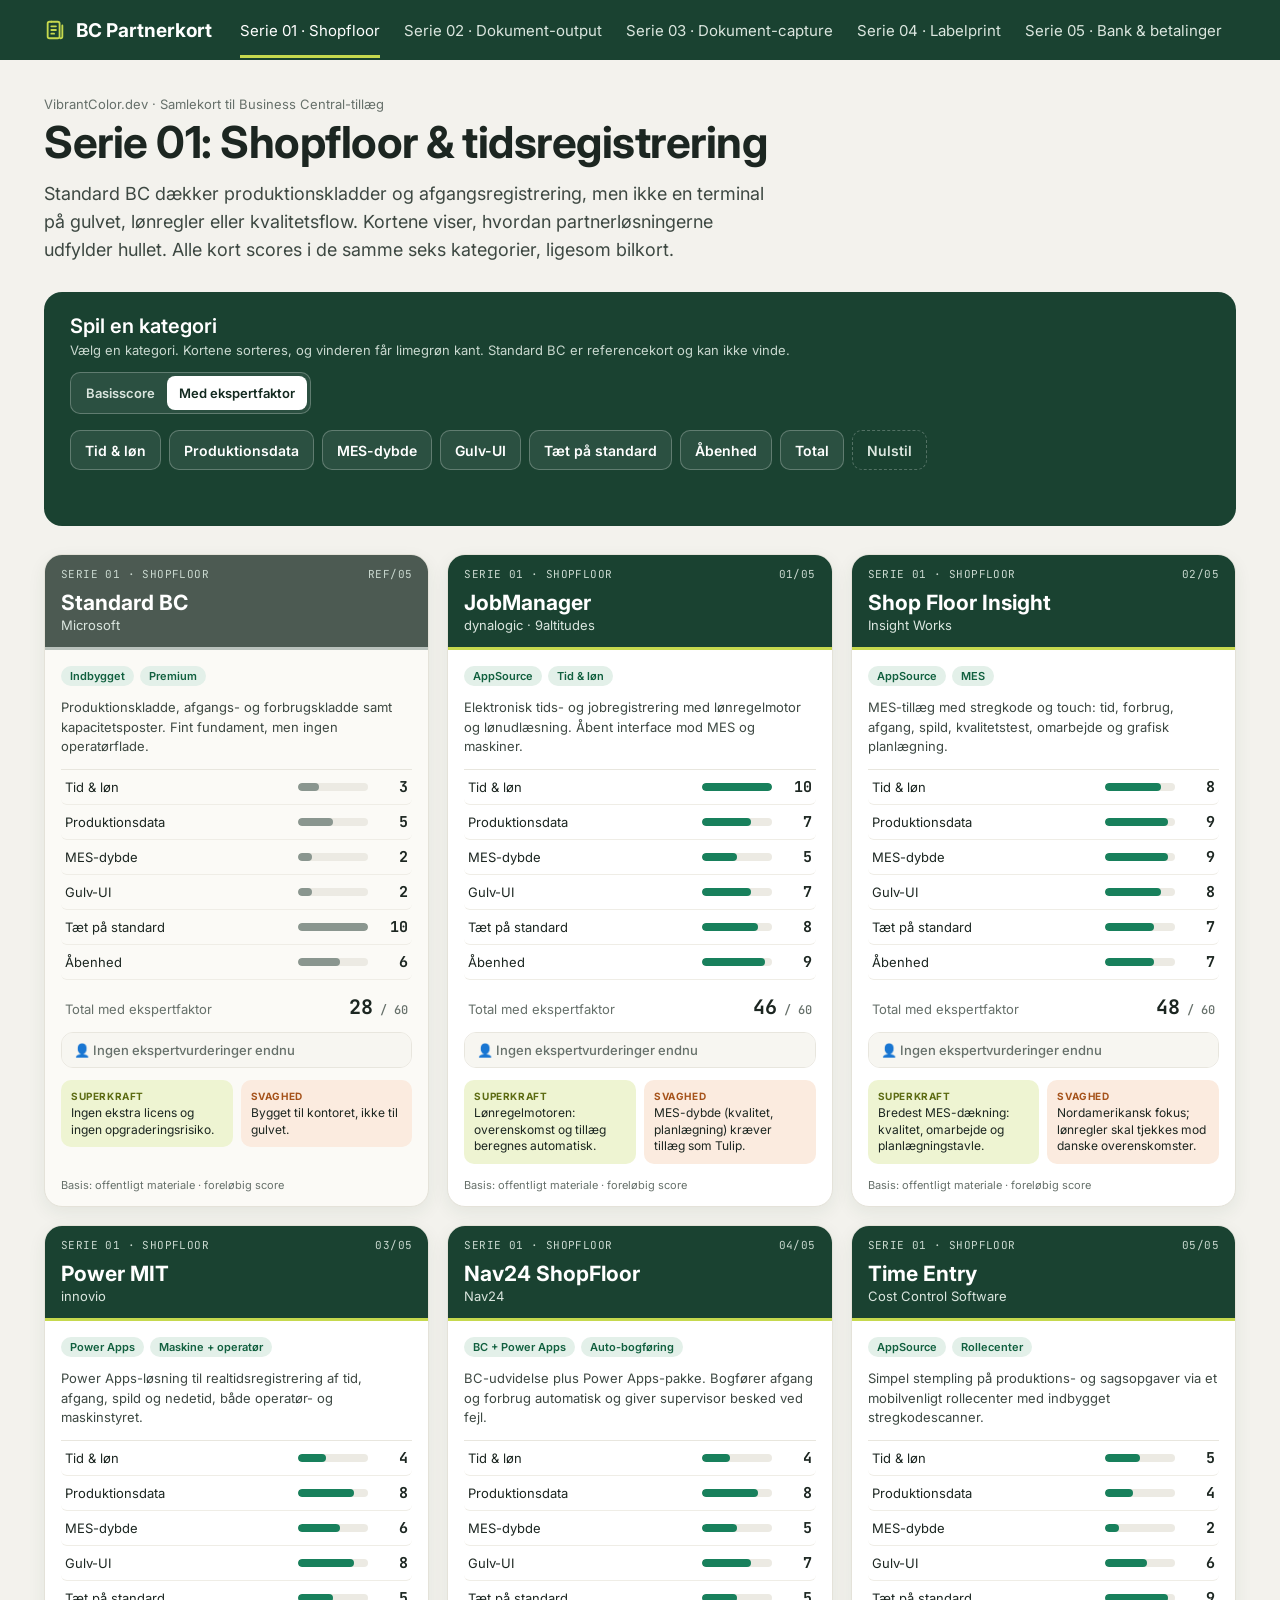
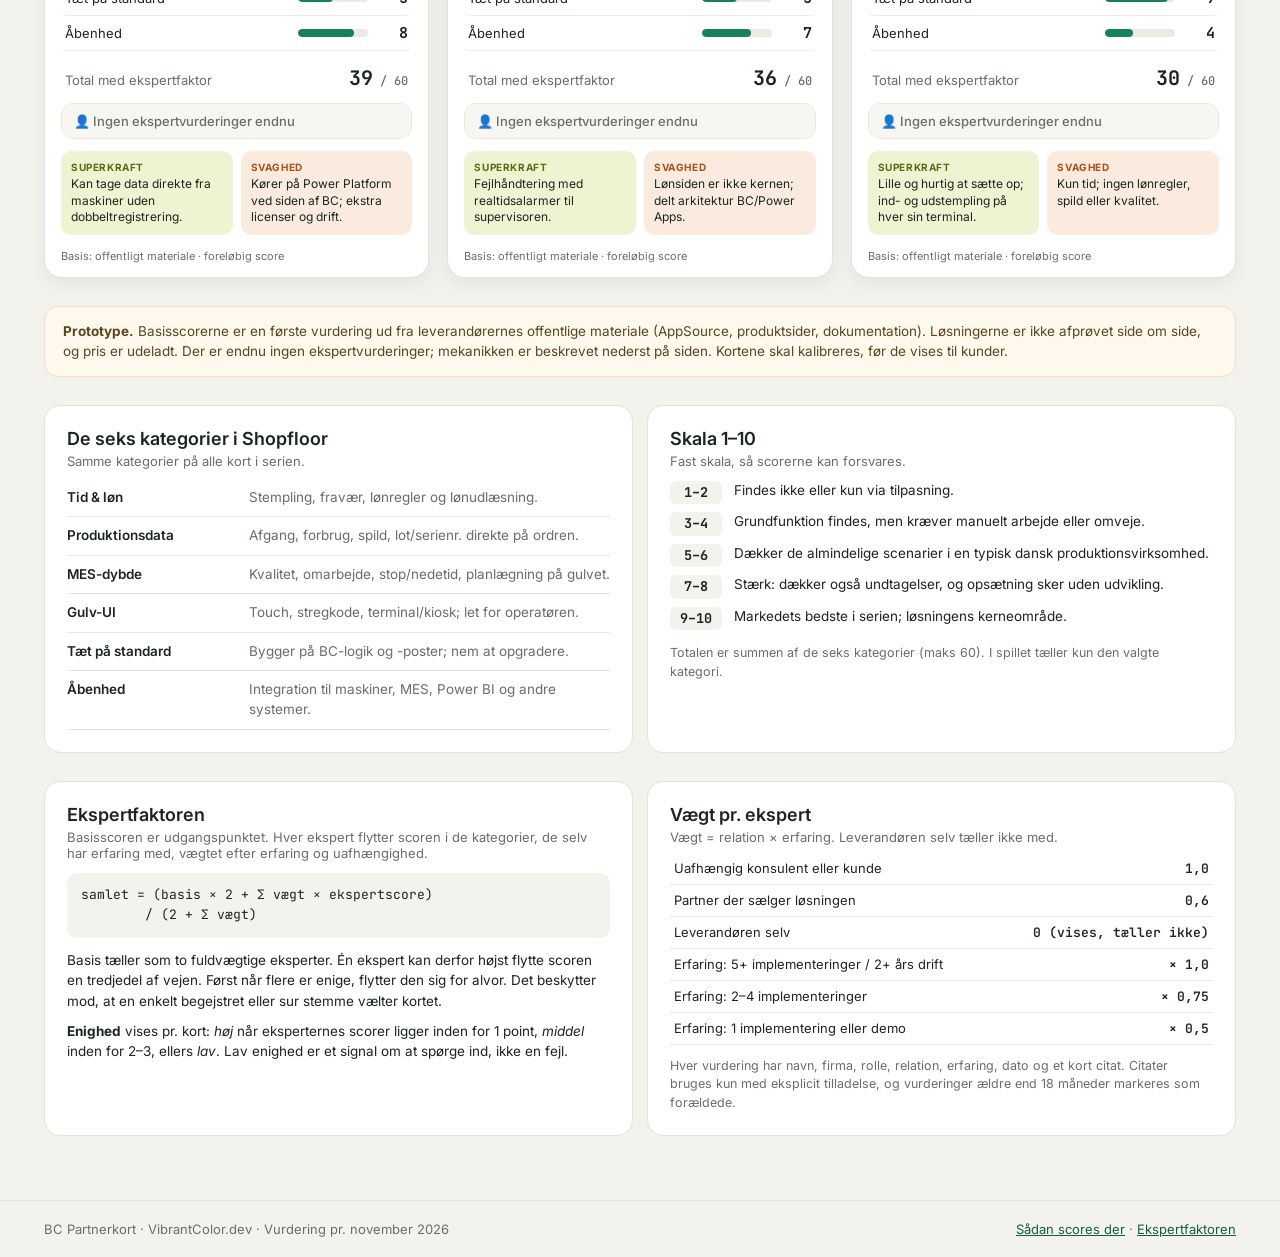
==== partnerkort/index.html @ 56c3b916 "BC Partnerkort: fem serier i Observatorium-stil Samlekort, der sammenligner BC-partnerløsninger i se" ====
<!DOCTYPE html>
<html lang="da">
<head>
<meta charset="utf-8">
<meta name="viewport" content="width=device-width, initial-scale=1">
<title>BC Partnerkort · Serie 01 Shopfloor</title>
<link rel="preconnect" href="https://fonts.googleapis.com">
<link href="https://fonts.googleapis.com/css2?family=Inter:wght@400;500;600;700&family=JetBrains+Mono:wght@500;600;700&display=swap" rel="stylesheet">
<style>
  :root{
    --forest:#1a4231; --forest-deep:#12291f; --green:#18805c; --lime:#c6d94e;
    --bg:#f3f2ed; --card:#fff; --border:#e4e2d9; --rule:#e8e6de;
    --ink:#1c2621; --ink-2:#3d4842; --sec:#66706a; --warn:#e5843a;
    --mono:'JetBrains Mono',Consolas,monospace;
  }
  *{box-sizing:border-box}
  body{margin:0;background:var(--bg);color:var(--ink);font-family:Inter,'Segoe UI',Roboto,system-ui,sans-serif}
  a{color:#11603f}
  .wrap{max-width:1240px;margin:0 auto;padding:0 24px}
  .muted{color:var(--sec)}
  .pill{font-size:11px;font-weight:600;padding:3px 9px;border-radius:999px;white-space:nowrap}
  header{background:var(--forest);color:#fff}
  nav{min-height:60px;display:flex;flex-wrap:wrap;align-items:center;gap:8px 28px}
  .brand{color:#fff;text-decoration:none;font-size:19px;font-weight:700;display:flex;align-items:center;gap:10px;padding:14px 0}
  .tabs{display:flex;flex-wrap:wrap;gap:4px 24px;font-size:15px;flex:1 1 auto}
  .tabs a{color:#dbe6df;text-decoration:none;padding:18px 0 15px;border-bottom:3px solid transparent}
  .tabs a.on,.tabs a:hover{color:#fff} .tabs a.on{border-bottom-color:var(--lime)}
  main.wrap{padding-top:36px;padding-bottom:64px;display:flex;flex-direction:column;gap:28px}
  .hero h1{margin:0;font-size:clamp(30px,5vw,44px);line-height:1.1;font-weight:700;letter-spacing:-.5px}
  .hero p.lead{margin:14px 0 0;font-size:18px;line-height:1.55;color:var(--ink-2);max-width:720px}
  .panel{background:var(--forest);color:#fff;border-radius:18px;padding:22px 26px}
  .panel h2{margin:0;font-size:20px;font-weight:600}
  .panel p{margin:4px 0 0;font-size:13px;color:#c9d8cf}
  .play{display:flex;flex-wrap:wrap;gap:8px;margin-top:16px}
  .play button{font:inherit;font-size:14px;font-weight:600;min-height:40px;padding:8px 14px;border-radius:10px;border:1px solid rgba(255,255,255,.25);background:rgba(255,255,255,.08);color:#fff;cursor:pointer}
  .play button:hover{background:rgba(255,255,255,.16)}
  .play button.on{background:var(--lime);color:var(--forest-deep);border-color:var(--lime)}
  .play button.reset{background:transparent;border-style:dashed;color:#dbe6df}
  .result{margin-top:14px;font-size:14px;color:#e8f0eb;min-height:20px}
  .result b{color:var(--lime)}

  .deck{display:grid;grid-template-columns:repeat(auto-fill,minmax(285px,1fr));gap:18px}
  .tc{background:var(--card);border:1px solid var(--border);border-radius:18px;overflow:hidden;display:flex;flex-direction:column;
      box-shadow:0 6px 18px rgba(26,66,49,.07);transition:transform .25s, box-shadow .25s, border-color .25s}
  .tc.win{border:2px solid var(--lime);box-shadow:0 0 0 4px rgba(198,217,78,.35),0 12px 28px rgba(26,66,49,.18);transform:translateY(-4px)}
  .tc.ref{background:#fbfaf6}
  .top{background:var(--forest);color:#fff;padding:12px 16px 14px;position:relative;border-bottom:3px solid var(--lime)}
  .tc.ref .top{background:#4c5a52;border-bottom-color:#b9c2bc}
  .series{display:flex;justify-content:space-between;font-family:var(--mono);font-size:11px;color:#c9d8cf;letter-spacing:.4px}
  .tc h3{margin:10px 0 2px;font-size:21px;font-weight:700;line-height:1.15}
  .vendor{font-size:13px;color:#dbe6df}
  .crown{position:absolute;right:12px;bottom:-14px;background:var(--lime);color:var(--forest-deep);font-weight:700;font-size:12px;padding:4px 10px;border-radius:999px;display:none}
  .tc.win .crown{display:block}
  .body{padding:16px 16px 14px;display:flex;flex-direction:column;gap:12px;flex:1}
  .tags{display:flex;flex-wrap:wrap;gap:6px}
  .desc{margin:0;font-size:13px;line-height:1.5;color:var(--ink-2)}
  .stats{display:flex;flex-direction:column;border-top:1px solid var(--rule)}
  .st{display:grid;grid-template-columns:1fr 70px 30px;gap:10px;align-items:center;padding:7px 4px;border-bottom:1px solid #efede6;font-size:13px;border-radius:6px}
  .st.hl{background:#f2f6dc}
  .st .n{font-family:var(--mono);font-weight:700;text-align:right;font-size:15px}
  .bar{height:8px;border-radius:4px;background:#eceae3;overflow:hidden}
  .bar i{display:block;height:8px;border-radius:4px;background:var(--green)}
  .tc.ref .bar i{background:#8a968f}
  .total{display:flex;justify-content:space-between;align-items:baseline;font-size:13px;padding:2px 4px 0}
  .total b{font-family:var(--mono);font-size:20px}
  .sw{display:grid;grid-template-columns:1fr 1fr;gap:8px}
  .sw div{border-radius:10px;padding:9px 10px;font-size:12px;line-height:1.4}
  .sw .up{background:#eef4d2} .sw .dn{background:#fbebdf}
  .sw b{display:block;font-size:10px;letter-spacing:.6px;text-transform:uppercase;margin-bottom:2px}
  .sw .up b{color:#5c6b12} .sw .dn b{color:#a5521a}
  .foot{font-size:11px;color:var(--sec);padding:0 16px 14px}
  .bar{position:relative}
  .bar u{position:absolute;top:-2px;width:2px;height:12px;background:var(--forest-deep);border-radius:1px}
  .st .n small{display:block;font-size:10px;font-weight:600;line-height:1}
  .st .n small.p{color:#18805c} .st .n small.m{color:#a5521a}
  .xp{border:1px solid var(--rule);border-radius:12px;overflow:hidden}
  .xp summary{list-style:none;cursor:pointer;display:flex;justify-content:space-between;align-items:center;gap:8px;padding:9px 12px;font-size:13px;font-weight:600;background:#f7f6f1}
  .xp summary::-webkit-details-marker{display:none}
  .xp summary .agree{font-weight:500;font-size:12px;color:var(--sec)}
  .xp .q{padding:10px 12px;border-top:1px solid #efede6;font-size:12.5px;line-height:1.45}
  .xp .q .who{font-weight:600;font-size:12px}
  .xp .q .meta{font-size:11px;color:var(--sec);margin:1px 0 6px}
  .xp .q blockquote{margin:0 0 6px;padding-left:10px;border-left:3px solid var(--lime);color:var(--ink-2)}
  .xp .q .sc{font-family:var(--mono);font-size:11px;color:var(--sec)}
  .xp.none summary{color:var(--sec);font-weight:500;cursor:default}
  .ex{background:#fbebdf;color:#a5521a;font-size:10px;font-weight:700;padding:1px 6px;border-radius:999px;letter-spacing:.4px}
  .mode{display:inline-flex;background:rgba(255,255,255,.08);border:1px solid rgba(255,255,255,.25);border-radius:10px;padding:3px;margin-top:14px}
  .mode button{font:inherit;font-size:13px;font-weight:600;border:0;background:transparent;color:#dbe6df;padding:7px 12px;border-radius:8px;cursor:pointer;min-height:34px}
  .mode button.on{background:#fff;color:var(--forest-deep)}
  .formula{font-family:var(--mono);font-size:13px;background:var(--bg);border-radius:10px;padding:12px 14px;margin:12px 0;line-height:1.6}
  table.w{width:100%;border-collapse:collapse;font-size:13px;margin-top:8px}
  table.w td{padding:7px 4px;border-bottom:1px solid var(--rule)} table.w td:last-child{text-align:right;font-family:var(--mono);font-weight:600}

  .grid2{display:grid;grid-template-columns:repeat(auto-fit,minmax(340px,1fr));gap:14px}
  .card{background:#fff;border:1px solid var(--border);border-radius:16px;padding:22px}
  .card h2{margin:0 0 4px;font-size:18px;font-weight:600}
  .kv{display:grid;grid-template-columns:170px 1fr;gap:12px;padding:9px 0;border-bottom:1px solid var(--rule);font-size:13.5px;line-height:1.45}
  .kv b{font-weight:600}
  .scale{display:flex;flex-direction:column;gap:8px;margin-top:12px}
  .scale div{display:flex;gap:12px;font-size:13.5px;line-height:1.45}
  .scale span{flex:none;width:52px;font-family:var(--mono);font-weight:700;background:var(--bg);border-radius:6px;text-align:center;padding:2px 0;height:fit-content}
  .note{background:#fff8ec;border:1px solid #f1dfc0;border-radius:14px;padding:14px 18px;font-size:13.5px;line-height:1.5;color:#5b4520}
  footer{border-top:1px solid var(--border)}
  footer .wrap{padding-top:20px;padding-bottom:20px;display:flex;flex-wrap:wrap;justify-content:space-between;gap:8px;font-size:13px;color:var(--sec)}
</style>
</head>
<body>
<header>
  <nav class="wrap" aria-label="Hovedmenu">
    <a class="brand" href="#top">
      <svg width="22" height="22" viewBox="0 0 24 24" fill="none" stroke="#c6d94e" stroke-width="2" stroke-linecap="round" stroke-linejoin="round" aria-hidden="true"><rect x="4" y="3" width="13" height="18" rx="2"/><path d="M8 3v0M20 7v12a2 2 0 0 1-2 2"/><path d="M8 8h5M8 12h5M8 16h3"/></svg>
      BC Partnerkort
    </a>
    <div class="tabs" id="tabs"></div>
  </nav>
</header>

<main id="top" class="wrap">
  <section class="hero">
    <p class="muted" style="margin:0 0 6px;font-size:13px">VibrantColor.dev · Samlekort til Business Central-tillæg</p>
    <h1 id="s-title"></h1>
    <p class="lead" id="s-lead"></p>
  </section>

  <section class="panel" aria-labelledby="play-title">
    <h2 id="play-title">Spil en kategori</h2>
    <p>Vælg en kategori. Kortene sorteres, og vinderen får limegrøn kant. Standard BC er referencekort og kan ikke vinde.</p>
    <div class="mode" id="mode" role="group" aria-label="Scoretype">
      <button type="button" data-m="basis">Basisscore</button>
      <button type="button" data-m="xp" class="on">Med ekspertfaktor</button>
    </div>
    <div class="play" id="play"></div>
    <div class="result" id="result" aria-live="polite"></div>
  </section>

  <section class="deck" id="deck" aria-label="Kortene i serien"></section>

  <div class="note"><b>Prototype.</b> Basisscorerne er en første vurdering ud fra leverandørernes offentlige materiale (AppSource, produktsider, dokumentation). Løsningerne er ikke afprøvet side om side, og pris er udeladt. Der er endnu ingen ekspertvurderinger; mekanikken er beskrevet nederst på siden. Kortene skal kalibreres, før de vises til kunder.</div>

  <section id="metode" class="grid2">
    <div class="card">
      <h2>De seks kategorier i <span id="s-short"></span></h2>
      <p class="muted" style="margin:0 0 10px;font-size:13px">Samme kategorier på alle kort i serien.</p>
      <div id="cats"></div>
    </div>
    <div class="card">
      <h2>Skala 1–10</h2>
      <p class="muted" style="margin:0;font-size:13px">Fast skala, så scorerne kan forsvares.</p>
      <div class="scale">
        <div><span>1–2</span><div>Findes ikke eller kun via tilpasning.</div></div>
        <div><span>3–4</span><div>Grundfunktion findes, men kræver manuelt arbejde eller omveje.</div></div>
        <div><span>5–6</span><div>Dækker de almindelige scenarier i en typisk dansk produktionsvirksomhed.</div></div>
        <div><span>7–8</span><div>Stærk: dækker også undtagelser, og opsætning sker uden udvikling.</div></div>
        <div><span>9–10</span><div>Markedets bedste i serien; løsningens kerneområde.</div></div>
      </div>
      <p class="muted" style="margin:14px 0 0;font-size:12.5px;line-height:1.5">Totalen er summen af de seks kategorier (maks 60). I spillet tæller kun den valgte kategori.</p>
    </div>
  </section>

  <section id="ekspert" class="grid2">
    <div class="card">
      <h2>Ekspertfaktoren</h2>
      <p class="muted" style="margin:0;font-size:13px">Basisscoren er udgangspunktet. Hver ekspert flytter scoren i de kategorier, de selv har erfaring med, vægtet efter erfaring og uafhængighed.</p>
      <div class="formula">samlet = (basis × 2 + Σ vægt × ekspertscore)<br>&nbsp;&nbsp;&nbsp;&nbsp;&nbsp;&nbsp;&nbsp;&nbsp;/ (2 + Σ vægt)</div>
      <p style="margin:0;font-size:13.5px;line-height:1.5">Basis tæller som to fuldvægtige eksperter. Én ekspert kan derfor højst flytte scoren en tredjedel af vejen. Først når flere er enige, flytter den sig for alvor. Det beskytter mod, at en enkelt begejstret eller sur stemme vælter kortet.</p>
      <p style="margin:10px 0 0;font-size:13.5px;line-height:1.5"><b>Enighed</b> vises pr. kort: <i>høj</i> når eksperternes scorer ligger inden for 1 point, <i>middel</i> inden for 2–3, ellers <i>lav</i>. Lav enighed er et signal om at spørge ind, ikke en fejl.</p>
    </div>
    <div class="card">
      <h2>Vægt pr. ekspert</h2>
      <p class="muted" style="margin:0;font-size:13px">Vægt = relation × erfaring. Leverandøren selv tæller ikke med.</p>
      <table class="w">
        <tr><td>Uafhængig konsulent eller kunde</td><td>1,0</td></tr>
        <tr><td>Partner der sælger løsningen</td><td>0,6</td></tr>
        <tr><td>Leverandøren selv</td><td>0 (vises, tæller ikke)</td></tr>
        <tr><td>Erfaring: 5+ implementeringer / 2+ års drift</td><td>× 1,0</td></tr>
        <tr><td>Erfaring: 2–4 implementeringer</td><td>× 0,75</td></tr>
        <tr><td>Erfaring: 1 implementering eller demo</td><td>× 0,5</td></tr>
      </table>
      <p class="muted" style="margin:12px 0 0;font-size:12.5px;line-height:1.5">Hver vurdering har navn, firma, rolle, relation, erfaring, dato og et kort citat. Citater bruges kun med eksplicit tilladelse, og vurderinger ældre end 18 måneder markeres som forældede.</p>
    </div>
  </section>
</main>

<footer>
  <div class="wrap">
    <span>BC Partnerkort · VibrantColor.dev · Vurdering pr. november 2026</span>
    <span><a href="#metode">Sådan scores der</a> · <a href="#ekspert">Ekspertfaktoren</a></span>
  </div>
</footer>

<script src="app.js"></script>
</body>
</html>
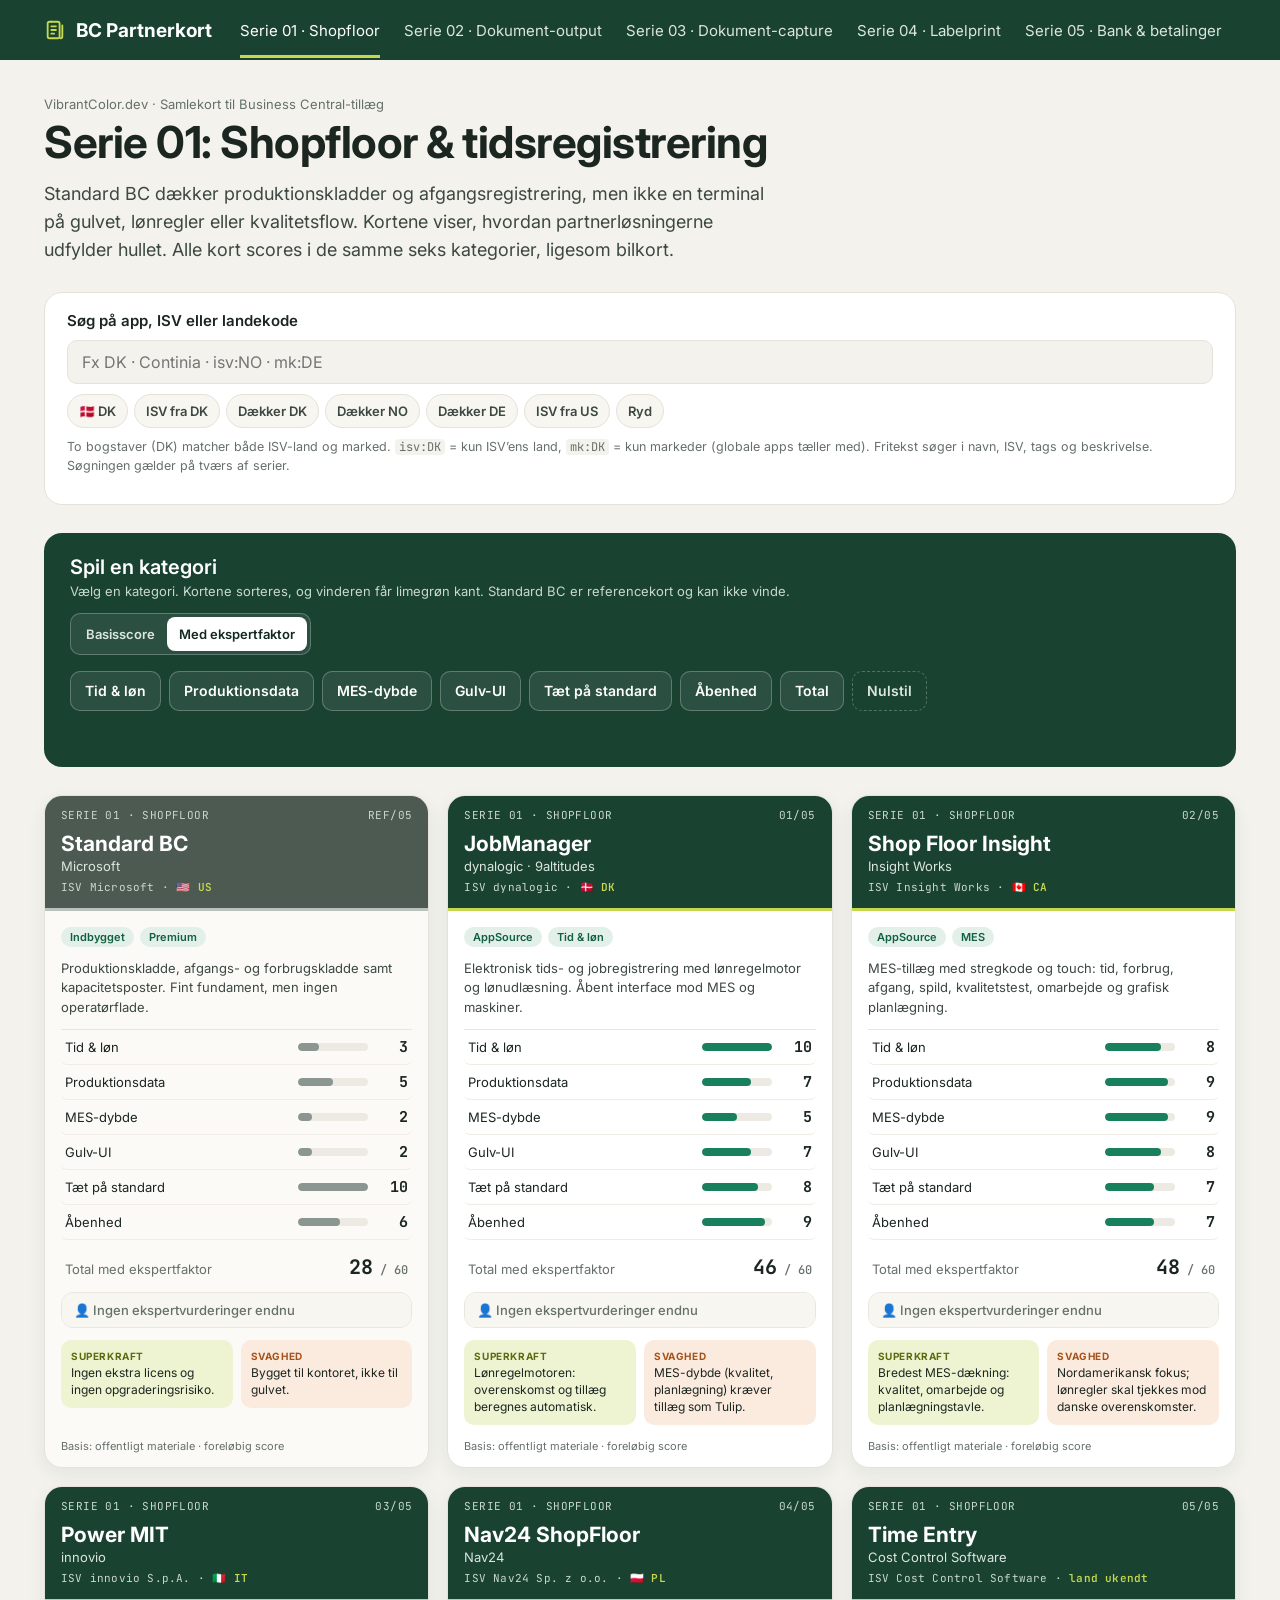
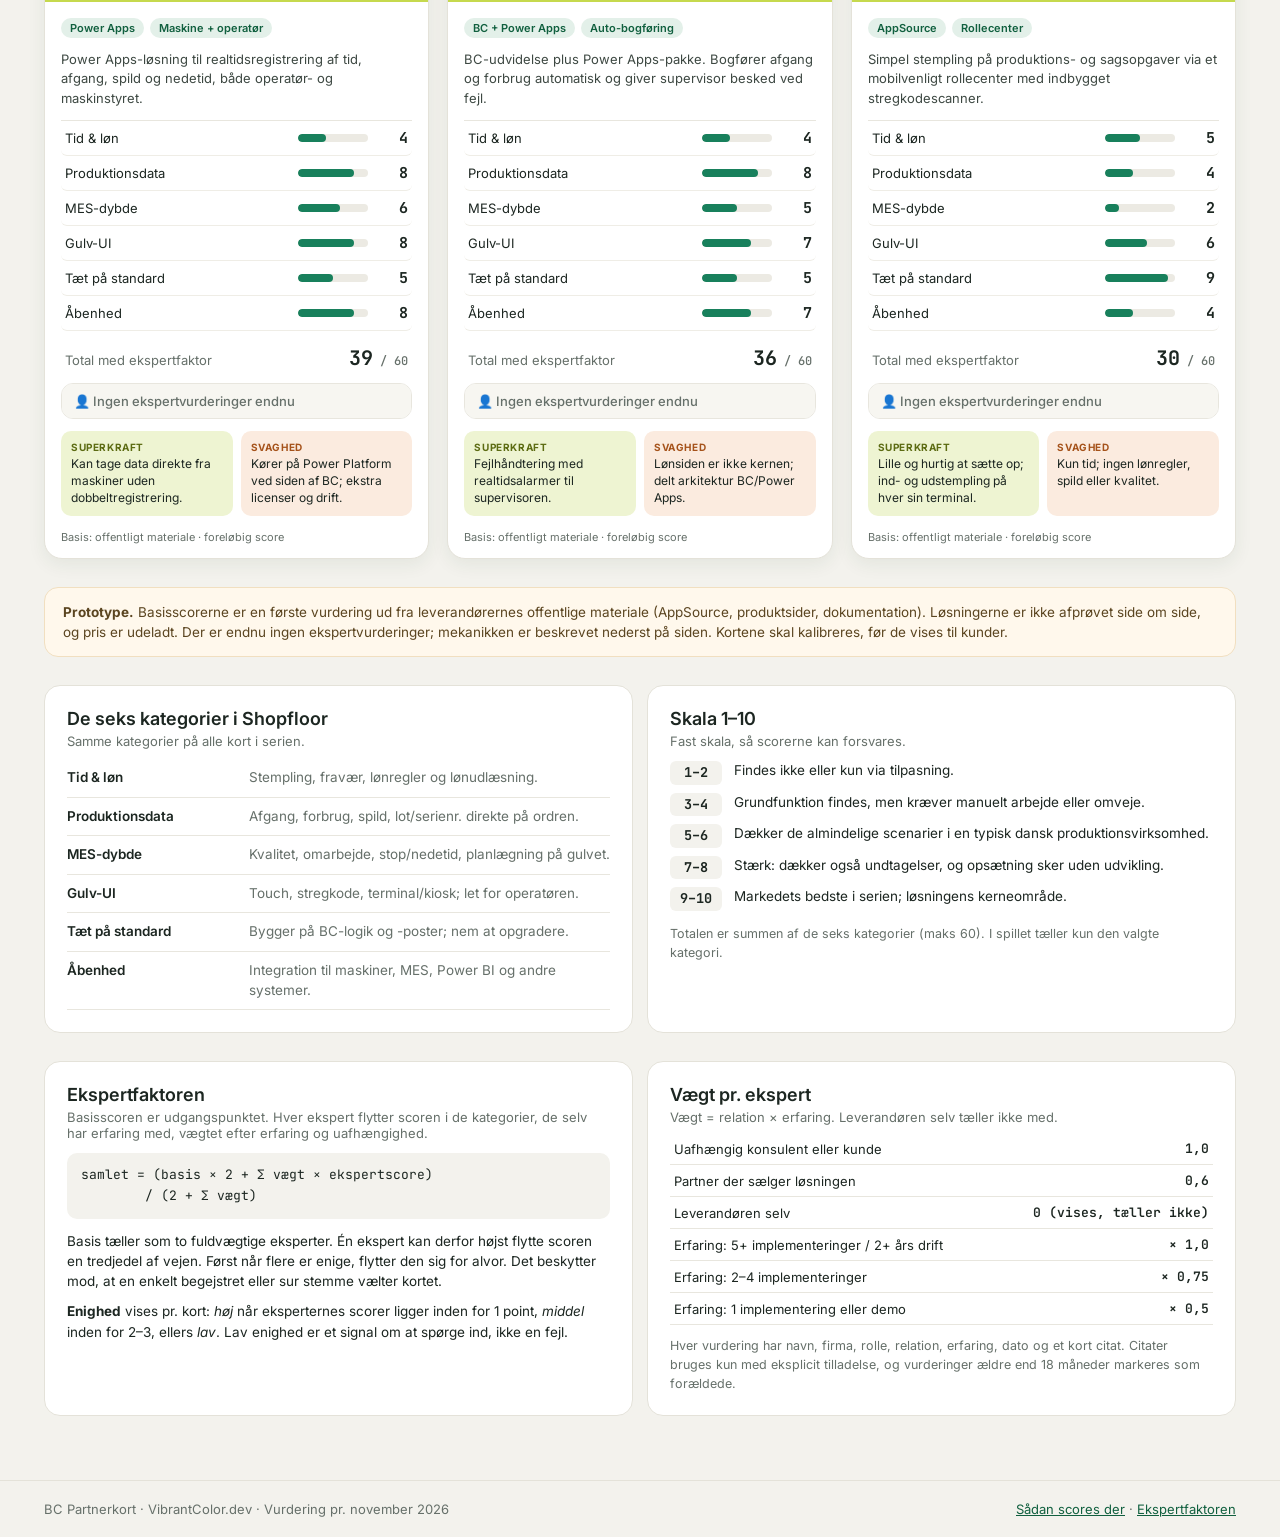
==== commit 42fa3381: "Partnerkort: ISV og landekoder med søgning, serie 05 udvidet globalt - Alle kort har isv (ISV-navn) " ====
--- a/partnerkort/index.html
+++ b/partnerkort/index.html
@@ -91,6 +91,25 @@
   table.w{width:100%;border-collapse:collapse;font-size:13px;margin-top:8px}
   table.w td{padding:7px 4px;border-bottom:1px solid var(--rule)} table.w td:last-child{text-align:right;font-family:var(--mono);font-weight:600}
 
+  .isv{font-family:var(--mono);font-size:11px;color:#c9d8cf;margin-top:6px;letter-spacing:.2px}
+  .isv b{color:var(--lime);font-weight:600}
+  .mk{display:flex;flex-wrap:wrap;align-items:center;gap:4px;font-size:11px}
+  .mk .muted{margin-right:2px}
+  .mk code{font-family:var(--mono);font-size:10.5px;font-weight:600;background:var(--bg);border:1px solid var(--rule);border-radius:5px;padding:1px 5px}
+  .search{background:#fff;border:1px solid var(--border);border-radius:18px;padding:18px 22px;display:flex;flex-direction:column;gap:10px}
+  .search label{font-weight:600;font-size:15px}
+  .search input{font:inherit;font-size:16px;padding:11px 14px;border:1px solid var(--border);border-radius:10px;background:var(--bg);color:var(--ink);width:100%}
+  .search input:focus{outline:2px solid var(--lime);border-color:var(--forest)}
+  .qchips{display:flex;flex-wrap:wrap;gap:6px}
+  .qchips button{font:inherit;font-size:13px;font-weight:600;min-height:34px;padding:5px 11px;border-radius:999px;border:1px solid var(--border);background:#f7f6f1;color:var(--ink-2);cursor:pointer}
+  .qchips button:hover{border-color:var(--forest)}
+  .qhelp{margin:0;font-size:12.5px;line-height:1.5}
+  .qhelp code{font-family:var(--mono);font-size:12px;background:var(--bg);padding:0 4px;border-radius:4px}
+  .hits{font-size:13px;line-height:1.9;color:var(--ink-2)}
+  .hits a{display:inline-block;margin-right:10px;text-decoration:none;border-bottom:1px solid #b9d3c4}
+  .hits .cc{font-family:var(--mono);font-size:11px;color:var(--sec)}
+  .empty{grid-column:1/-1;margin:0;padding:22px;background:#fff;border:1px dashed var(--border);border-radius:14px;color:var(--sec)}
+
   .grid2{display:grid;grid-template-columns:repeat(auto-fit,minmax(340px,1fr));gap:14px}
   .card{background:#fff;border:1px solid var(--border);border-radius:16px;padding:22px}
   .card h2{margin:0 0 4px;font-size:18px;font-weight:600}
@@ -122,6 +141,22 @@
     <p class="lead" id="s-lead"></p>
   </section>
 
+  <section class="search" aria-labelledby="q-label">
+    <label id="q-label" for="q">Søg på app, ISV eller landekode</label>
+    <input id="q" type="search" autocomplete="off" spellcheck="false" placeholder="Fx DK · Continia · isv:NO · mk:DE">
+    <div class="qchips" id="qchips" aria-label="Hurtigsøgninger">
+      <button type="button" data-q="DK">🇩🇰 DK</button>
+      <button type="button" data-q="isv:DK">ISV fra DK</button>
+      <button type="button" data-q="mk:DK">Dækker DK</button>
+      <button type="button" data-q="mk:NO">Dækker NO</button>
+      <button type="button" data-q="mk:DE">Dækker DE</button>
+      <button type="button" data-q="isv:US">ISV fra US</button>
+      <button type="button" data-q="">Ryd</button>
+    </div>
+    <p class="muted qhelp">To bogstaver (DK) matcher både ISV-land og marked. <code>isv:DK</code> = kun ISV’ens land, <code>mk:DK</code> = kun markeder (globale apps tæller med). Fritekst søger i navn, ISV, tags og beskrivelse. Søgningen gælder på tværs af serier.</p>
+    <div class="hits" id="hits" aria-live="polite"></div>
+  </section>
+
   <section class="panel" aria-labelledby="play-title">
     <h2 id="play-title">Spil en kategori</h2>
     <p>Vælg en kategori. Kortene sorteres, og vinderen får limegrøn kant. Standard BC er referencekort og kan ikke vinde.</p>
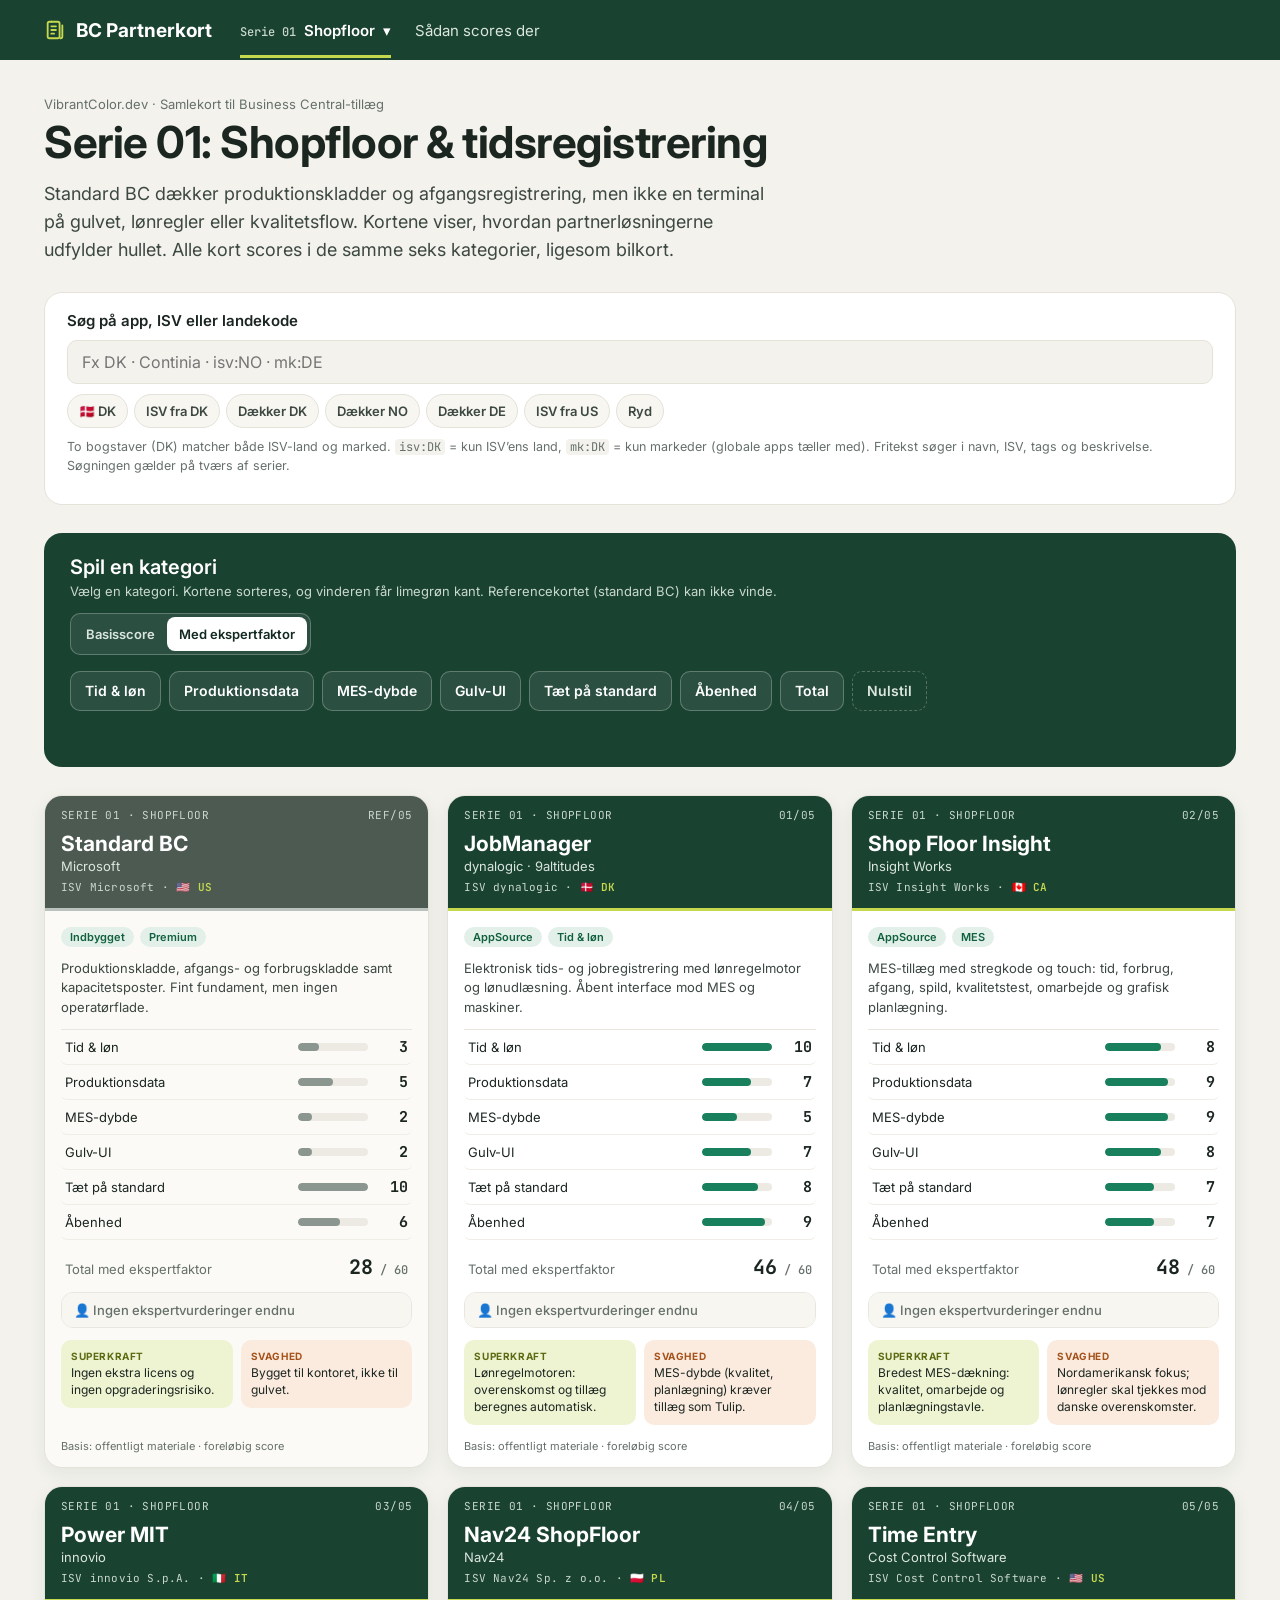
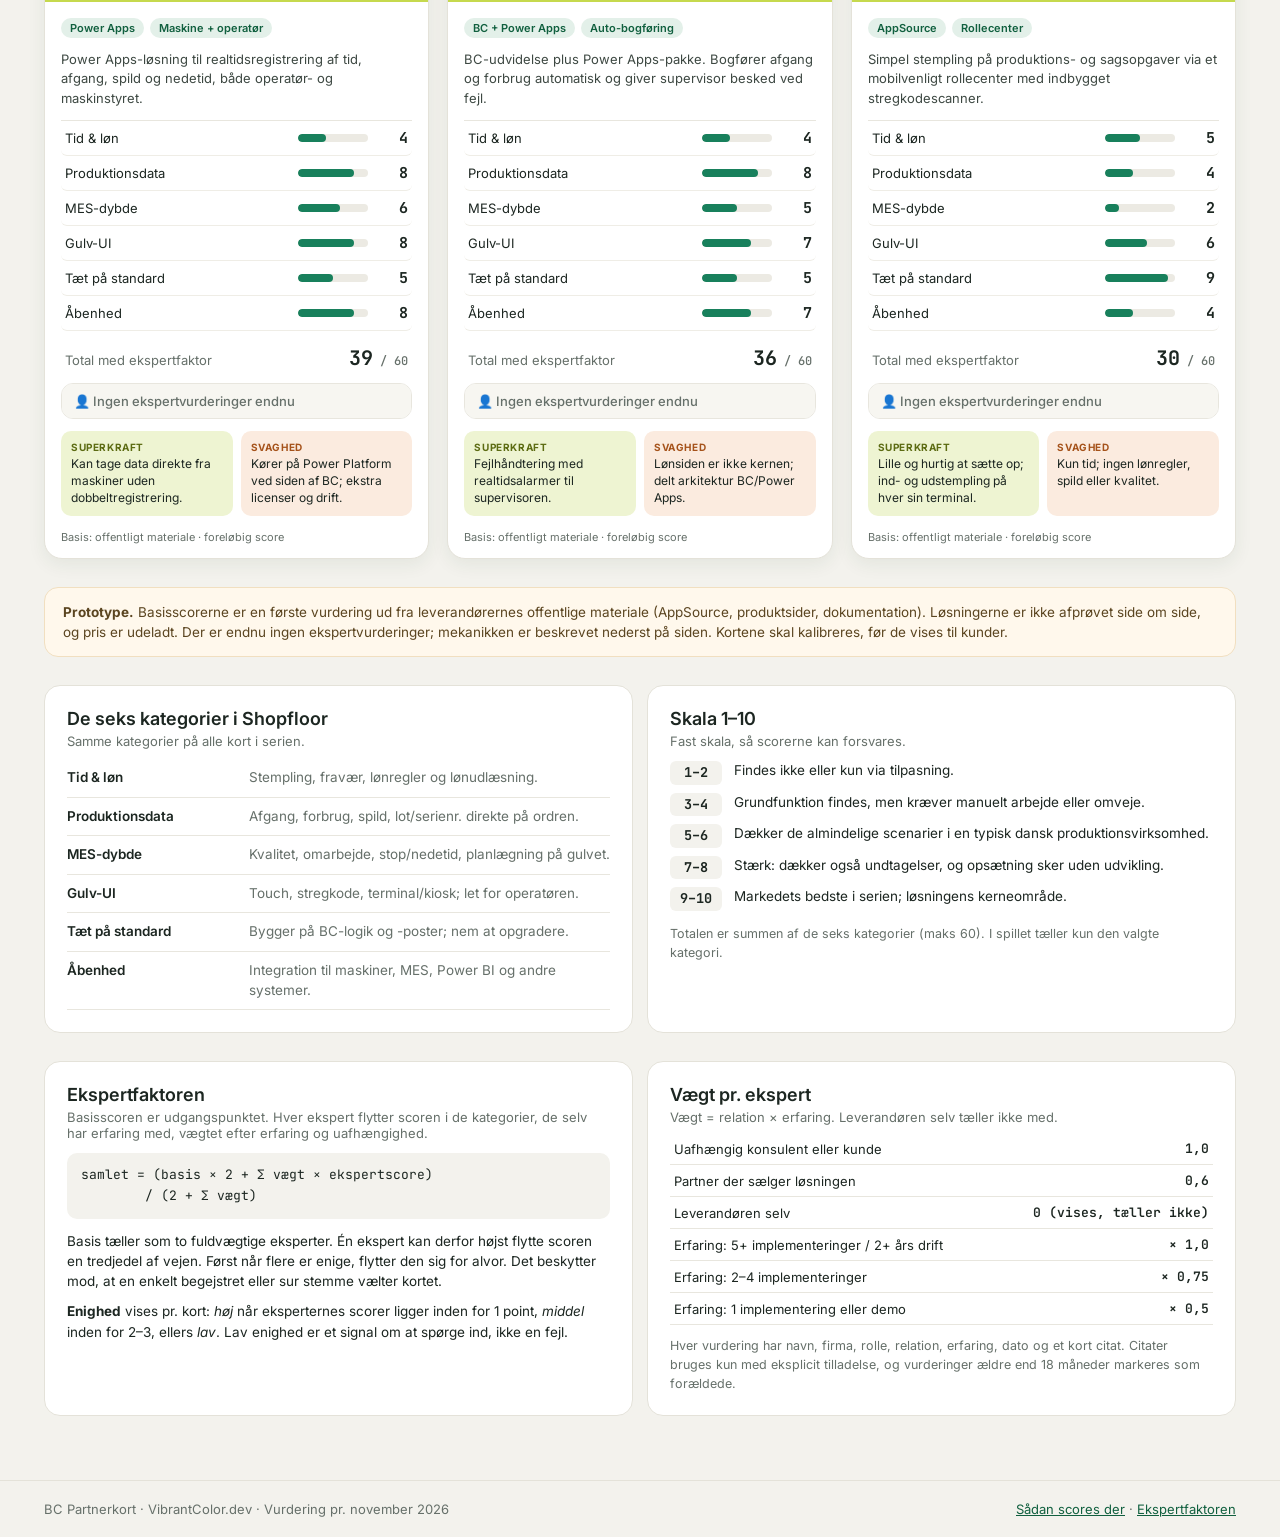
==== commit 1ef56162: "Partnerkort: serie 06-15 og grupperet seriemenu - Serie 06-10: Fragt & forsendelse, Løn, Udlæg & fir" ====
--- a/partnerkort/index.html
+++ b/partnerkort/index.html
@@ -25,6 +25,17 @@
   .tabs{display:flex;flex-wrap:wrap;gap:4px 24px;font-size:15px;flex:1 1 auto}
   .tabs a{color:#dbe6df;text-decoration:none;padding:18px 0 15px;border-bottom:3px solid transparent}
   .tabs a.on,.tabs a:hover{color:#fff} .tabs a.on{border-bottom-color:var(--lime)}
+  .smenu{position:relative}
+  .smenu summary{list-style:none;cursor:pointer;color:#fff;font-weight:600;padding:18px 0 15px;border-bottom:3px solid var(--lime);display:flex;gap:8px;align-items:baseline}
+  .smenu summary::-webkit-details-marker{display:none}
+  .muted-l{color:#c9d8cf;font-family:var(--mono);font-size:12px;font-weight:500}
+  .smenu-panel{position:absolute;z-index:20;top:100%;left:0;margin-top:6px;background:#fff;color:var(--ink);border:1px solid var(--border);border-radius:14px;box-shadow:0 16px 40px rgba(18,41,31,.25);padding:14px;display:grid;grid-template-columns:repeat(2,minmax(200px,1fr));gap:6px 18px;width:min(560px,calc(100vw - 48px))}
+  .sgrp-h{font-size:11px;font-weight:700;letter-spacing:.6px;text-transform:uppercase;color:var(--sec);margin:6px 0 4px}
+  .smenu-panel a{display:flex;gap:10px;align-items:baseline;color:var(--ink);text-decoration:none;padding:7px 8px;border-radius:8px;font-size:14px;border:0}
+  .smenu-panel a span{font-family:var(--mono);font-size:12px;color:var(--sec);width:20px}
+  .tabs .smenu-panel a:hover{background:var(--bg);color:var(--ink)} .tabs .smenu-panel a.on{background:#eef4d2;font-weight:600;color:var(--ink);border:0}
+  .tabs a.navlink{color:#dbe6df}
+  @media (max-width:600px){.smenu-panel{grid-template-columns:1fr;max-height:70vh;overflow:auto}}
   main.wrap{padding-top:36px;padding-bottom:64px;display:flex;flex-direction:column;gap:28px}
   .hero h1{margin:0;font-size:clamp(30px,5vw,44px);line-height:1.1;font-weight:700;letter-spacing:-.5px}
   .hero p.lead{margin:14px 0 0;font-size:18px;line-height:1.55;color:var(--ink-2);max-width:720px}
@@ -159,7 +170,7 @@
 
   <section class="panel" aria-labelledby="play-title">
     <h2 id="play-title">Spil en kategori</h2>
-    <p>Vælg en kategori. Kortene sorteres, og vinderen får limegrøn kant. Standard BC er referencekort og kan ikke vinde.</p>
+    <p>Vælg en kategori. Kortene sorteres, og vinderen får limegrøn kant. Referencekortet (standard BC) kan ikke vinde.</p>
     <div class="mode" id="mode" role="group" aria-label="Scoretype">
       <button type="button" data-m="basis">Basisscore</button>
       <button type="button" data-m="xp" class="on">Med ekspertfaktor</button>
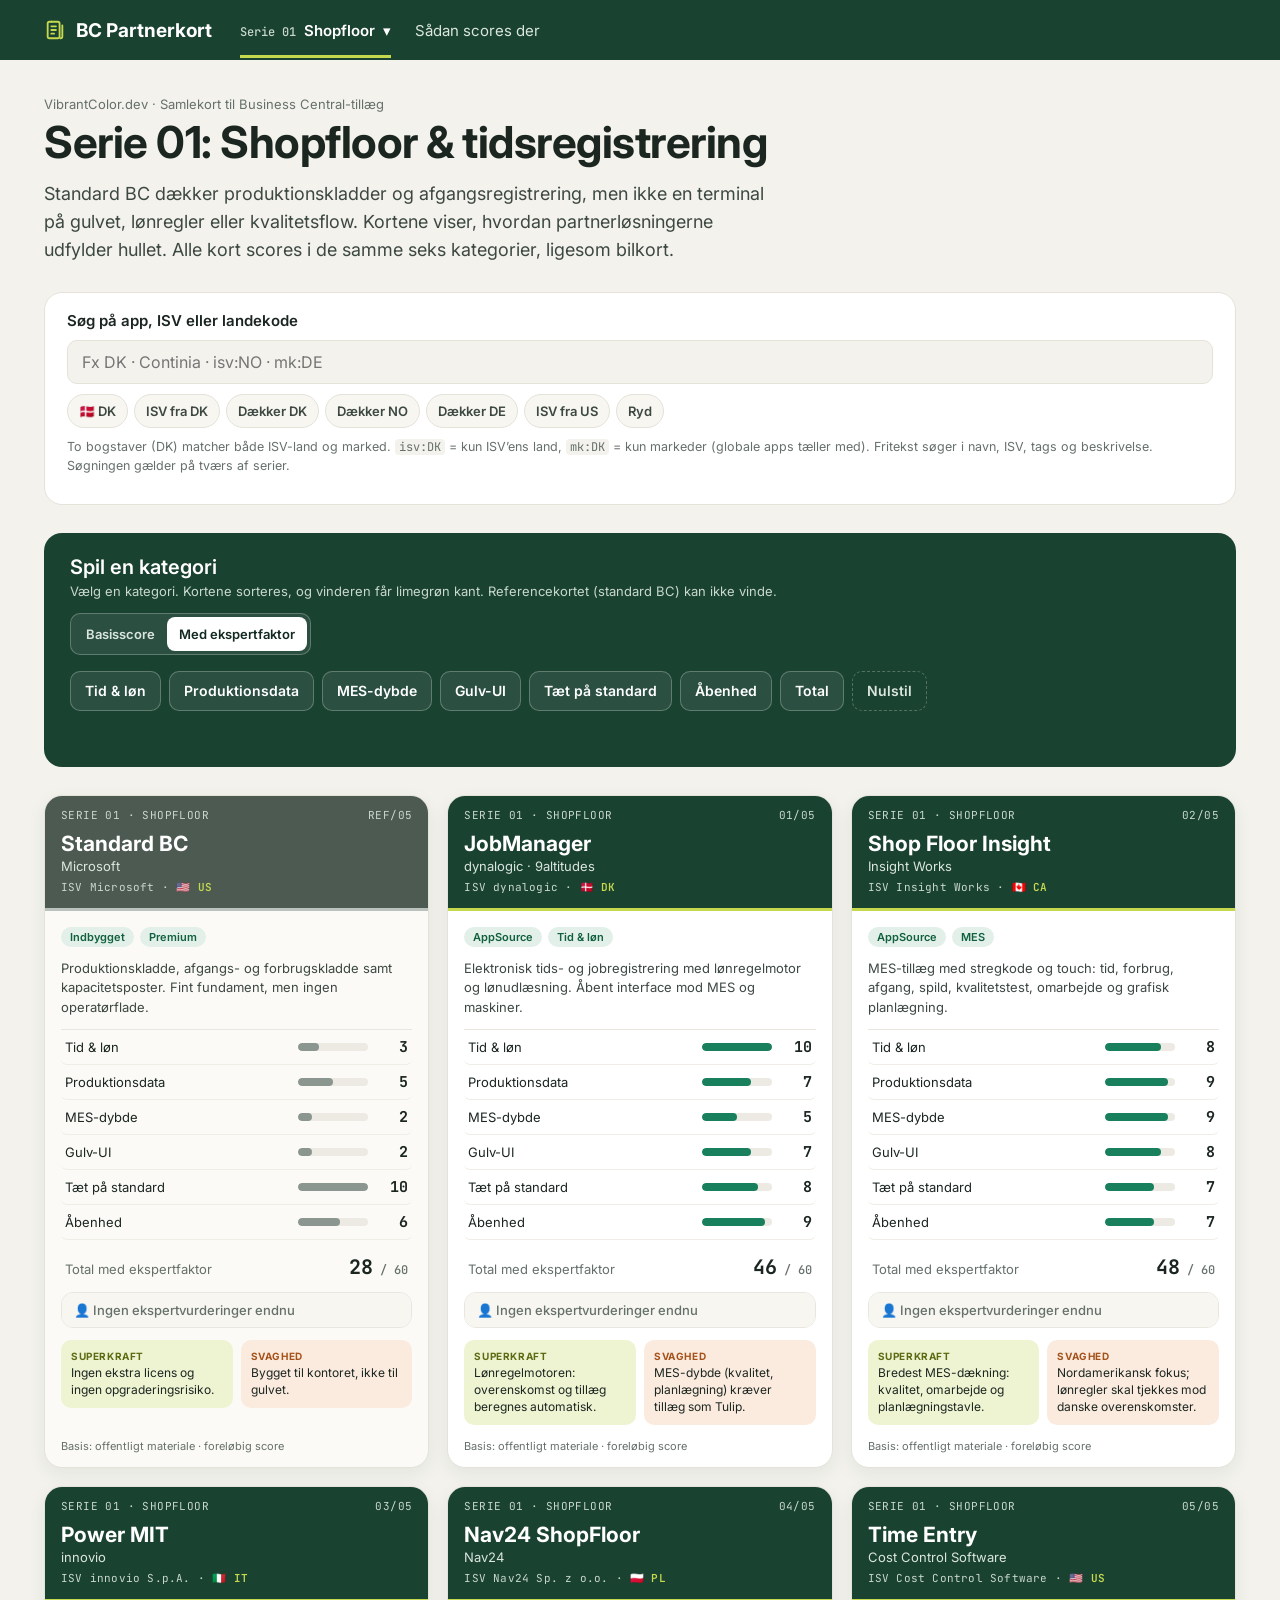
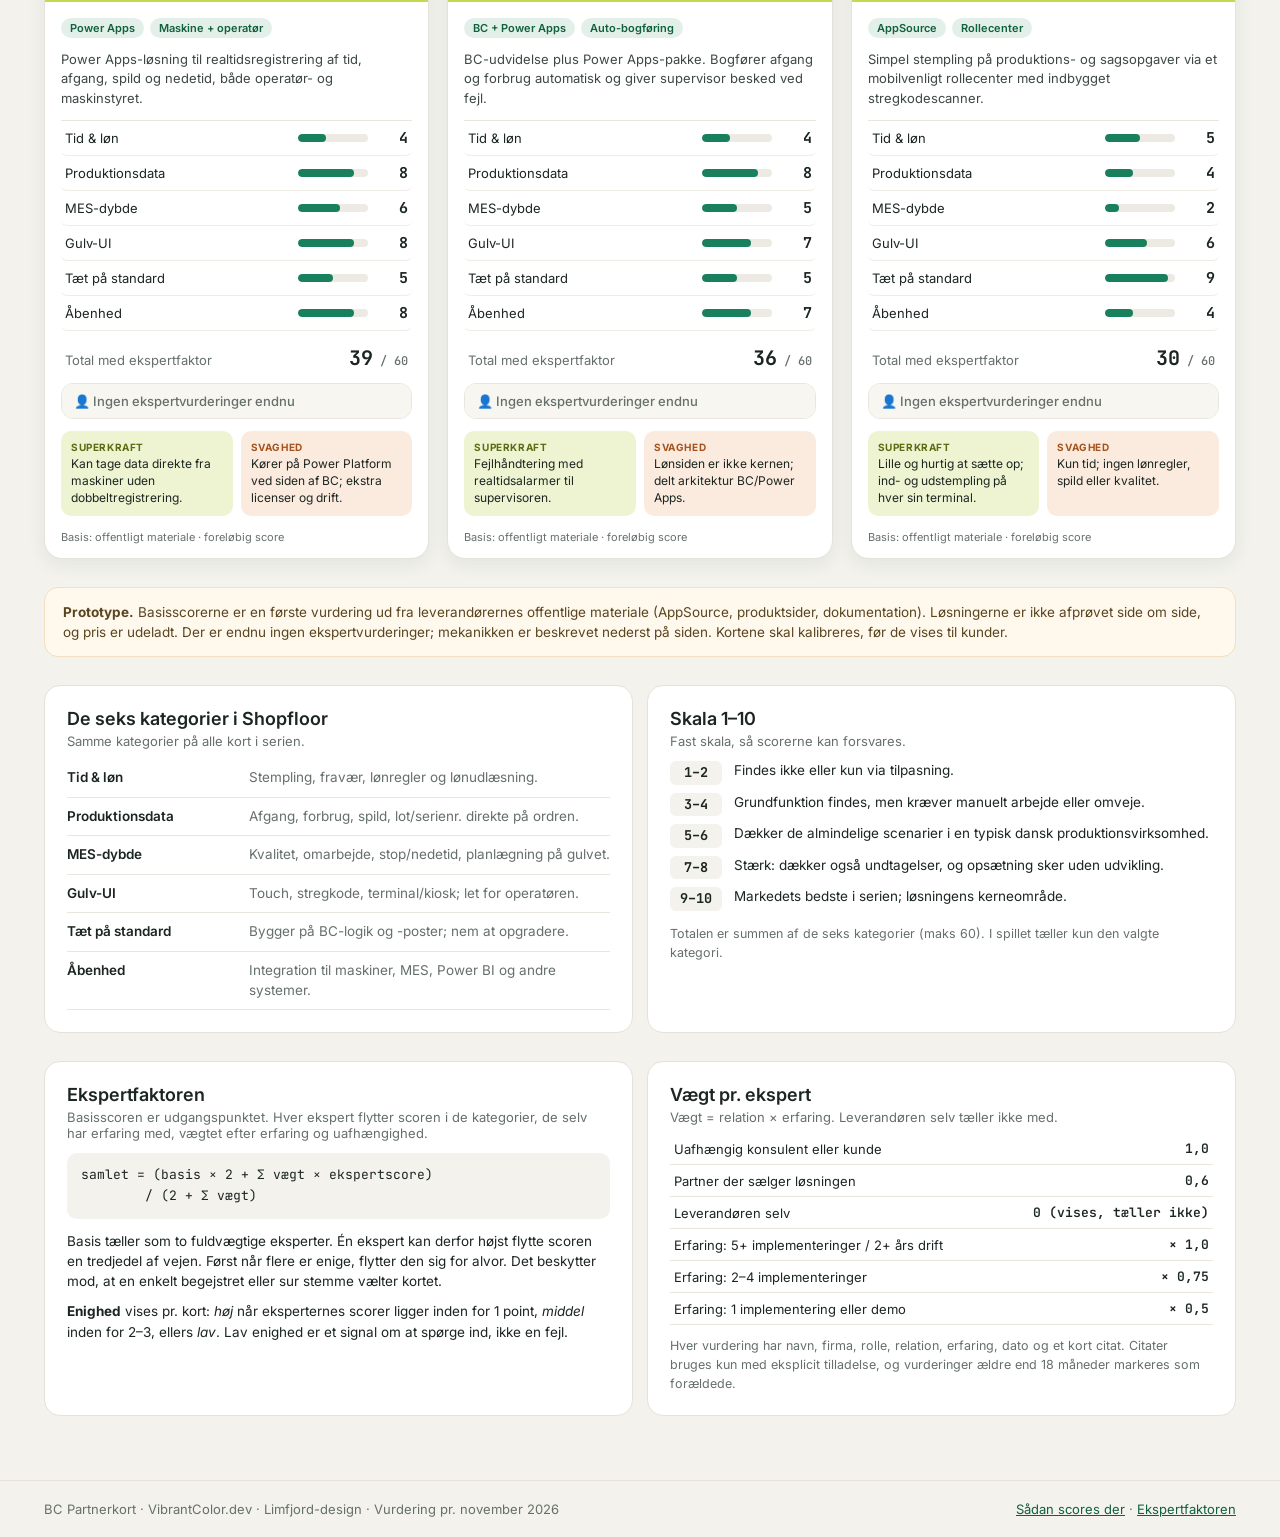
==== commit 640e4c7e: "Limfjord: designsproget får navn og egen mappe Layoutet bruges nu til mere end Partnerkort (hjemmesi" ====
--- a/partnerkort/index.html
+++ b/partnerkort/index.html
@@ -3,10 +3,12 @@
 <head>
 <meta charset="utf-8">
 <meta name="viewport" content="width=device-width, initial-scale=1">
+<meta name="design-system" content="Limfjord">
 <title>BC Partnerkort · Serie 01 Shopfloor</title>
 <link rel="preconnect" href="https://fonts.googleapis.com">
 <link href="https://fonts.googleapis.com/css2?family=Inter:wght@400;500;600;700&family=JetBrains+Mono:wght@500;600;700&display=swap" rel="stylesheet">
 <style>
+  /* Limfjord — værdierne følger ../limfjord/tokens.json */
   :root{
     --forest:#1a4231; --forest-deep:#12291f; --green:#18805c; --lime:#c6d94e;
     --bg:#f3f2ed; --card:#fff; --border:#e4e2d9; --rule:#e8e6de;
@@ -229,7 +231,7 @@
 
 <footer>
   <div class="wrap">
-    <span>BC Partnerkort · VibrantColor.dev · Vurdering pr. november 2026</span>
+    <span>BC Partnerkort · VibrantColor.dev · Limfjord-design · Vurdering pr. november 2026</span>
     <span><a href="#metode">Sådan scores der</a> · <a href="#ekspert">Ekspertfaktoren</a></span>
   </div>
 </footer>
